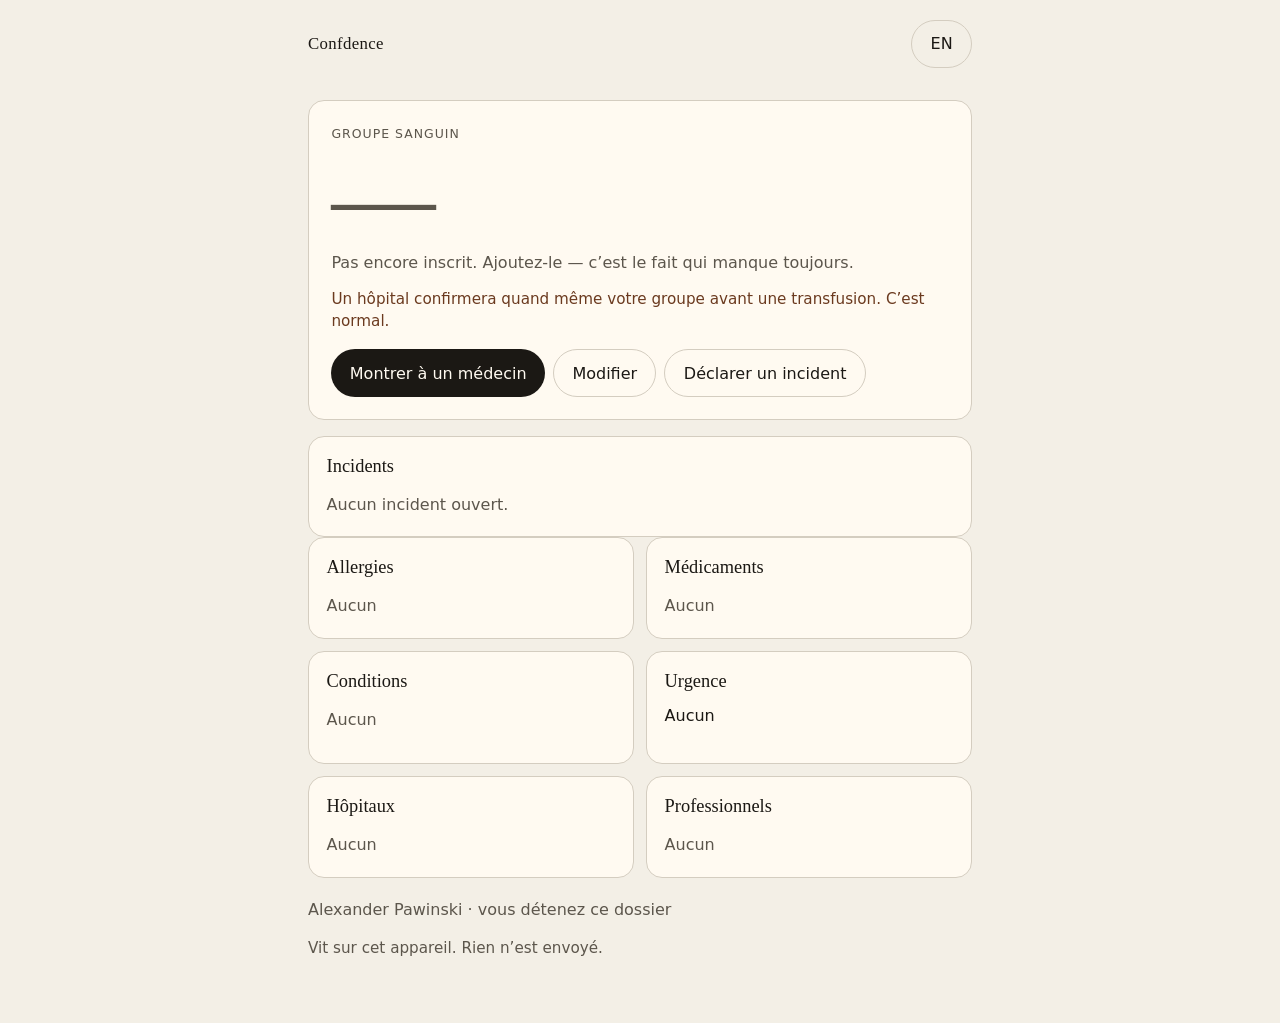
==== confdence.html @ 6d270e3b "Initial Confdence: patient-owned record and GitHub Pages shell. Publish static/ only. Health facts s" ====
<!DOCTYPE html>
<html lang="fr">
<head>
  <meta charset="utf-8">
  <meta name="viewport" content="width=device-width, initial-scale=1">
  <meta name="apple-mobile-web-app-capable" content="yes">
  <meta name="apple-mobile-web-app-title" content="Confdence">
  <meta name="theme-color" content="#f3efe6">
  <meta name="apple-mobile-web-app-status-bar-style" content="default">
  <title>Confdence</title>
  <style>
:root {
  --bg: #f3efe6;
  --ink: #1b1814;
  --muted: #5c564c;
  --line: #d4cdc0;
  --card: #fffaf1;
  --blood: #8f1d1d;
  --blood-soft: #f3e4dc;
  --ok: #2c4a3a;
  --btn: #1b1814;
  --btn-text: #fffaf1;
  --warn: #6b3a1f;
  --radius: 1rem;
  --font: "Iowan Old Style", "Palatino Linotype", Palatino, Georgia, serif;
  --ui: "Avenir Next", "Segoe UI", system-ui, sans-serif;
}

* { box-sizing: border-box; }

html, body {
  margin: 0;
  background: var(--bg);
  color: var(--ink);
  font-family: var(--ui);
  font-size: 16px;
  line-height: 1.45;
}

.shell {
  max-width: 44rem;
  margin: 0 auto;
  padding: 1.25rem 1.25rem 4rem;
}

.top {
  display: flex;
  align-items: center;
  justify-content: space-between;
  margin-bottom: 2rem;
}

.mark {
  margin: 0;
  font-family: var(--font);
  font-size: 1.05rem;
  letter-spacing: 0.02em;
}

.top-actions { display: flex; gap: 0.5rem; }

.kicker {
  text-transform: uppercase;
  letter-spacing: 0.14em;
  font-size: 0.8rem;
  color: var(--muted);
  margin: 0 0 0.6rem;
}

h1 {
  font-family: var(--font);
  font-weight: 500;
  font-size: clamp(1.8rem, 5vw, 2.5rem);
  line-height: 1.15;
  margin: 0 0 1rem;
}

h2 {
  font-family: var(--font);
  font-weight: 500;
  font-size: 1.15rem;
  margin: 0 0 0.6rem;
}

.lede, .body {
  color: var(--ink);
  margin: 0 0 1.25rem;
  max-width: 38rem;
}

.fine {
  color: var(--muted);
  font-size: 0.95rem;
  margin: 1rem 0 0;
}

.primary, .ghost, .lang, .text-btn {
  font: inherit;
  cursor: pointer;
  border-radius: 999px;
  padding: 0.7rem 1.15rem;
}

.primary {
  background: var(--btn);
  color: var(--btn-text);
  border: 0;
}

.ghost, .lang {
  background: transparent;
  border: 1px solid var(--line);
  color: var(--ink);
}

.text-btn {
  background: none;
  border: 0;
  padding: 0.4rem 0.2rem;
  color: var(--muted);
}

.hero-card, .panel, .dialog {
  background: var(--card);
  border: 1px solid var(--line);
  border-radius: var(--radius);
}

.hero-card {
  padding: 1.5rem 1.4rem 1.35rem;
  margin-bottom: 1rem;
}

.eyebrow {
  margin: 0;
  color: var(--muted);
  letter-spacing: 0.08em;
  text-transform: uppercase;
  font-size: 0.78rem;
}

.blood {
  font-family: var(--font);
  font-size: clamp(4.2rem, 18vw, 6.5rem);
  line-height: 0.95;
  margin: 0.35rem 0 0.25rem;
  color: var(--blood);
  letter-spacing: -0.03em;
}

.blood-meta {
  margin: 0 0 0.85rem;
  color: var(--muted);
}

.warn {
  margin: 0 0 1.1rem;
  color: var(--warn);
  font-size: 0.95rem;
}

.hero-actions { display: flex; flex-wrap: wrap; gap: 0.5rem; }

.grid {
  display: grid;
  gap: 0.75rem;
}

@media (min-width: 640px) {
  .grid { grid-template-columns: 1fr 1fr; }
}

.panel { padding: 1rem 1.1rem; }

.list {
  list-style: none;
  margin: 0;
  padding: 0;
}

.list li { padding: 0.25rem 0; }

.muted, .empty { color: var(--muted); }

.holder {
  margin: 1.25rem 0 0.75rem;
  color: var(--muted);
}

.shares-panel { margin-top: 0.25rem; }

.hidden { display: none !important; }

.dialog {
  width: min(36rem, calc(100vw - 1.5rem));
  padding: 1.25rem;
  border: 1px solid var(--line);
}

.dialog::backdrop { background: rgb(27 24 20 / 0.35); }

.dialog label {
  display: block;
  margin: 0.7rem 0;
}

.dialog label span {
  display: block;
  color: var(--muted);
  margin-bottom: 0.25rem;
}

input, select, textarea {
  width: 100%;
  font: inherit;
  padding: 0.5rem 0.6rem;
  border: 1px solid var(--line);
  border-radius: 0.5rem;
  background: #fff;
  color: var(--ink);
}

.row {
  display: grid;
  gap: 0.6rem;
}

@media (min-width: 520px) {
  .row { grid-template-columns: repeat(3, 1fr); }
  .row.row-2, .row:last-of-type { grid-template-columns: 1fr 1fr; }
}

.dialog-actions {
  display: flex;
  justify-content: flex-end;
  gap: 0.5rem;
  margin-top: 1rem;
}

.qr {
  display: flex;
  justify-content: center;
  background: var(--blood-soft);
  border-radius: 0.75rem;
  padding: 1rem;
  margin: 1rem 0;
}

.qr svg { width: 12rem; height: 12rem; }

.url {
  font-family: ui-monospace, Menlo, monospace;
  font-size: 0.85rem;
  word-break: break-all;
  color: var(--muted);
}

.toast {
  position: fixed;
  bottom: 1rem;
  left: 50%;
  transform: translateX(-50%);
  background: var(--ink);
  color: var(--card);
  padding: 0.55rem 0.9rem;
  border-radius: 999px;
}

.share-name {
  font-family: var(--font);
  font-size: 1.6rem;
  margin: 0 0 1rem;
}

.share-item {
  display: flex;
  justify-content: space-between;
  gap: 0.75rem;
  align-items: center;
}

.sev-severe { color: var(--blood); }
.sev-moderate { color: var(--warn); }

.blood.is-empty { color: var(--muted); }

.inc-open {
  text-align: left;
  width: 100%;
  color: var(--ink);
}

.timeline {
  list-style: none;
  margin: 1rem 0 0;
  padding: 0;
  border-left: 1px solid var(--line);
}

.timeline-item {
  padding: 0 0 1rem 1rem;
  position: relative;
}

.timeline-item::before {
  content: "";
  position: absolute;
  left: -4px;
  top: 0.45rem;
  width: 7px;
  height: 7px;
  border-radius: 50%;
  background: var(--ink);
}

.timeline-item.kind-step::before { background: var(--blood); }
.timeline-item.kind-notified::before { background: var(--ok); }

.timeline-head {
  margin: 0 0 0.2rem;
  color: var(--muted);
  font-size: 0.95rem;
}

.inc-compose { margin-top: 1rem; }

.hold {
  min-height: 100vh;
  padding: 1.25rem 1.25rem 6rem;
}

.hold-sheet {
  max-width: 40rem;
  margin: 0 auto;
  background: var(--card);
  border: 1px solid var(--line);
  border-radius: var(--radius);
  padding: 1.4rem 1.3rem;
}

.hold-grid {
  display: grid;
  gap: 0.85rem;
  margin: 1rem 0;
}

@media (min-width: 640px) {
  .hold-grid { grid-template-columns: 1fr 1fr; }
}

.hold-actions {
  position: sticky;
  bottom: 0.75rem;
  display: flex;
  flex-wrap: wrap;
  gap: 0.5rem;
  justify-content: center;
  margin-top: 1.25rem;
}

@media print {
  @page { size: letter; margin: 12mm; }
  html, body { background: #fff; }
  .top, .hero-actions, .dialog, .toast, .no-print, #workspace, #incident-view { display: none !important; }
  .hold { display: block !important; padding: 0; min-height: 0; }
  .hold.hidden { display: block !important; }
  .hold-sheet {
    border: 0;
    padding: 0;
    max-width: none;
  }
}

</style>
</head>
<body>
  <div class="shell" id="workspace">
    <header class="top">
      <p class="mark" data-i18n="mark">Confdence</p>
      <div class="top-actions">
        <button type="button" class="lang" id="lang-toggle" aria-label="Language">EN</button>
      </div>
    </header>

    <main id="app">
      <section class="hero-card" aria-labelledby="blood-label">
        <p class="eyebrow" id="blood-label" data-i18n="bloodType">Groupe sanguin</p>
        <p class="blood is-empty" id="blood-type">—</p>
        <p class="blood-meta" id="blood-meta"></p>
        <p class="warn" data-i18n="transfusionNote">Un hôpital confirmera quand même votre groupe avant une transfusion. C’est normal.</p>
        <div class="hero-actions">
          <button type="button" class="primary" id="hold-btn" data-i18n="showDoctor">Montrer à un médecin</button>
          <button type="button" class="ghost" id="edit-blood" data-i18n="edit">Modifier</button>
          <button type="button" class="ghost" id="declare-btn" data-i18n="declareIncident">Déclarer un incident</button>
        </div>
      </section>

      <section class="panel" id="incident-list-panel" aria-labelledby="inc-list-label">
        <h2 id="inc-list-label" data-i18n="incidents">Incidents</h2>
        <ul id="incident-list" class="list"></ul>
      </section>

      <section class="grid">
        <article class="panel" aria-labelledby="all-label">
          <h2 id="all-label" data-i18n="allergies">Allergies</h2>
          <ul id="allergies" class="list"></ul>
        </article>
        <article class="panel" aria-labelledby="med-label">
          <h2 id="med-label" data-i18n="medications">Médicaments</h2>
          <ul id="medications" class="list"></ul>
        </article>
        <article class="panel" aria-labelledby="cond-label">
          <h2 id="cond-label" data-i18n="conditions">Conditions</h2>
          <ul id="conditions" class="list"></ul>
        </article>
        <article class="panel" aria-labelledby="em-label">
          <h2 id="em-label" data-i18n="emergency">Urgence</h2>
          <p id="emergency" class="body"></p>
        </article>
        <article class="panel" aria-labelledby="hosp-label">
          <h2 id="hosp-label" data-i18n="hospitals">Hôpitaux</h2>
          <ul id="hospitals" class="list"></ul>
        </article>
        <article class="panel" aria-labelledby="pro-label">
          <h2 id="pro-label" data-i18n="professionals">Professionnels</h2>
          <ul id="professionals" class="list"></ul>
        </article>
      </section>

      <p class="holder"><span id="holder-name"></span> · <span data-i18n="youHold">vous détenez ce dossier</span></p>
      <p class="fine" data-i18n="deviceNote">Vit sur cet appareil. Rien n’est envoyé.</p>
    </main>
  </div>

  <section id="hold-card" class="hold hidden" aria-modal="true" role="dialog">
    <div class="hold-sheet" id="hold-sheet">
      <p class="kicker" data-i18n="mark">Confdence</p>
      <p class="share-name" id="hold-name"></p>
      <p class="eyebrow" data-i18n="bloodType">Groupe sanguin</p>
      <p class="blood" id="hold-blood">—</p>
      <p class="blood-meta" id="hold-meta"></p>
      <p class="warn" data-i18n="transfusionNote">Un hôpital confirmera quand même votre groupe avant une transfusion. C’est normal.</p>
      <div class="hold-grid">
        <div>
          <h2 data-i18n="allergies">Allergies</h2>
          <ul id="hold-allergies" class="list"></ul>
        </div>
        <div>
          <h2 data-i18n="medications">Médicaments</h2>
          <ul id="hold-medications" class="list"></ul>
        </div>
        <div>
          <h2 data-i18n="conditions">Conditions</h2>
          <ul id="hold-conditions" class="list"></ul>
        </div>
        <div>
          <h2 data-i18n="emergency">Urgence</h2>
          <p id="hold-emergency" class="body"></p>
        </div>
        <div>
          <h2 data-i18n="hospitals">Hôpitaux</h2>
          <ul id="hold-hospitals" class="list"></ul>
        </div>
        <div>
          <h2 data-i18n="professionals">Professionnels</h2>
          <ul id="hold-professionals" class="list"></ul>
        </div>
      </div>
      <p class="fine" data-i18n="cardFooter">Le patient détient l’original. Carte hors ligne.</p>
    </div>
    <div class="hold-actions no-print">
      <button type="button" class="primary" id="print-btn" data-i18n="printPdf">Imprimer / PDF</button>
      <button type="button" class="ghost" id="save-card" data-i18n="saveCard">Enregistrer la carte</button>
      <button type="button" class="text-btn" id="hold-done" data-i18n="done">Fermer</button>
    </div>
  </section>

  <section id="incident-view" class="hold hidden" aria-modal="true" role="dialog">
    <div class="hold-sheet">
      <p class="kicker"><span data-i18n="incident">Incident</span> · <span id="inc-sev"></span></p>
      <p class="share-name" id="inc-title"></p>
      <p class="blood-meta" id="inc-commander"></p>
      <p class="fine" id="inc-status-line"></p>
      <ol id="inc-log" class="timeline"></ol>
      <form id="inc-log-form" class="inc-compose no-print">
        <label><span data-i18n="logEntry">Note ou étape</span>
          <textarea name="text" rows="3" maxlength="500" required></textarea>
        </label>
        <div class="hero-actions">
          <button type="submit" class="primary" name="as" value="note" data-i18n="addNote">Ajouter une note</button>
          <button type="submit" class="ghost" name="as" value="step" data-i18n="addStep">Ajouter une étape</button>
        </div>
      </form>
    </div>
    <div class="hold-actions no-print">
      <button type="button" class="primary" id="inc-notify" data-i18n="notifyCommander">Prévenir le commandant</button>
      <button type="button" class="ghost" id="inc-monitor" data-i18n="statusMonitoring">Surveillance</button>
      <button type="button" class="ghost" id="inc-resolve" data-i18n="statusResolved">Résoudre</button>
      <button type="button" class="text-btn" id="inc-reopen" data-i18n="statusActive">Rouvrir</button>
      <button type="button" class="text-btn" id="inc-back" data-i18n="done">Fermer</button>
    </div>
  </section>

  <dialog id="declare-dialog" class="dialog">
    <form id="declare-form" method="dialog">
      <h2 data-i18n="declareTitle">Déclarer un incident</h2>
      <p class="fine" data-i18n="declareHelp">Un commandant, un journal, des notes au fil de l’eau. Le message ne part pas tout seul.</p>
      <label><span data-i18n="incidentTitle">Ce qui se passe</span>
        <input name="title" maxlength="120" required>
      </label>
      <label><span data-i18n="severity">Sévérité</span>
        <select name="severity">
          <option value="sev1" data-i18n="sev1">SEV1 · critique</option>
          <option value="sev2" data-i18n="sev2">SEV2 · élevé</option>
          <option value="sev3" selected data-i18n="sev3">SEV3 · moyen</option>
          <option value="sev4" data-i18n="sev4">SEV4 · bas</option>
        </select>
      </label>
      <div class="row row-2">
        <label><span data-i18n="commander">Commandant</span>
          <input name="commander_name" maxlength="80">
        </label>
        <label><span data-i18n="commanderPhone">Téléphone</span>
          <input name="commander_phone" maxlength="32">
        </label>
      </div>
      <div class="dialog-actions">
        <button type="button" class="ghost" id="declare-cancel" data-i18n="cancel">Annuler</button>
        <button type="submit" class="primary" data-i18n="declare">Déclarer</button>
      </div>
    </form>
  </dialog>

  <dialog id="edit-dialog" class="dialog">
    <form id="edit-form" method="dialog">
      <h2 data-i18n="editTitle">Modifier le dossier</h2>
      <label><span data-i18n="name">Nom</span>
        <input name="display_name" maxlength="80" required>
      </label>
      <div class="row">
        <label><span data-i18n="abo">ABO</span>
          <select name="blood_abo">
            <option value="">—</option>
            <option>O</option><option>A</option><option>B</option><option>AB</option>
          </select>
        </label>
        <label><span data-i18n="rh">Rh</span>
          <select name="blood_rh">
            <option value="">—</option>
            <option value="+">+</option>
            <option value="-">−</option>
          </select>
        </label>
        <label><span data-i18n="source">Source</span>
          <select name="blood_source">
            <option value="">—</option>
            <option value="lab" data-i18n="srcLab">Laboratoire</option>
            <option value="booklet" data-i18n="srcBooklet">Carnet Santé</option>
            <option value="self" data-i18n="srcSelf">Déclaré</option>
          </select>
        </label>
      </div>
      <label><span data-i18n="confirmedOn">Confirmé le</span>
        <input name="blood_confirmed_on" type="date">
      </label>
      <label><span data-i18n="allergiesEdit">Allergies (une par ligne : nom | sévérité | détail)</span>
        <textarea name="allergies" rows="3"></textarea>
      </label>
      <label><span data-i18n="medsEdit">Médicaments (nom | dose | horaire)</span>
        <textarea name="medications" rows="3"></textarea>
      </label>
      <label><span data-i18n="condsEdit">Conditions (nom | depuis)</span>
        <textarea name="conditions" rows="3"></textarea>
      </label>
      <label><span data-i18n="hospitalsEdit">Hôpitaux (nom | ville | note)</span>
        <textarea name="hospitals" rows="3"></textarea>
      </label>
      <label><span data-i18n="professionalsEdit">Professionnels (nom | rôle | téléphone)</span>
        <textarea name="professionals" rows="3"></textarea>
      </label>
      <div class="row">
        <label><span data-i18n="emergencyName">Contact</span>
          <input name="emergency_name" maxlength="80">
        </label>
        <label><span data-i18n="emergencyPhone">Téléphone</span>
          <input name="emergency_phone" maxlength="32">
        </label>
      </div>
      <div class="dialog-actions">
        <button type="button" class="ghost" id="edit-cancel" data-i18n="cancel">Annuler</button>
        <button type="submit" class="primary" data-i18n="save">Enregistrer</button>
      </div>
    </form>
  </dialog>

  <p id="toast" class="toast hidden" role="status"></p>
<script>
window.HEALTH_COPY = {
  fr: {
    mark: "Confdence",
    bloodType: "Groupe sanguin",
    transfusionNote:
      "Un hôpital confirmera quand même votre groupe avant une transfusion. C’est normal.",
    showDoctor: "Montrer à un médecin",
    edit: "Modifier",
    allergies: "Allergies",
    medications: "Médicaments",
    conditions: "Conditions",
    emergency: "Urgence",
    hospitals: "Hôpitaux",
    professionals: "Professionnels",
    hospitalsEdit: "Hôpitaux (nom | ville | note)",
    professionalsEdit: "Professionnels (nom | rôle | téléphone)",
    youHold: "vous détenez ce dossier",
    deviceNote: "Vit sur cet appareil. Rien n’est envoyé.",
    none: "Aucun",
    editTitle: "Modifier le dossier",
    name: "Nom",
    abo: "ABO",
    rh: "Rh",
    source: "Source",
    srcLab: "Laboratoire",
    srcBooklet: "Carnet Santé",
    srcSelf: "Déclaré",
    confirmedOn: "Confirmé le",
    allergiesEdit: "Allergies (une par ligne : nom | sévérité | détail)",
    medsEdit: "Médicaments (nom | dose | horaire)",
    condsEdit: "Conditions (nom | depuis)",
    emergencyName: "Contact",
    emergencyPhone: "Téléphone",
    cancel: "Annuler",
    save: "Enregistrer",
    done: "Fermer",
    saved: "Enregistré",
    addBloodHint: "Pas encore inscrit. Ajoutez-le — c’est le fait qui manque toujours.",
    incompleteBlood: "ABO et Rh vont ensemble.",
    needSource: "Dites d’où vient le groupe (labo, carnet, ou vous).",
    printPdf: "Imprimer / PDF",
    saveCard: "Enregistrer la carte",
    cardSaved: "Carte enregistrée",
    shared: "Carte prête à envoyer",
    cardFooter: "Le patient détient l’original. Carte hors ligne.",
    sourceLab: "laboratoire",
    sourceBooklet: "Carnet Santé",
    sourceSelf: "déclaré par vous",
    sev: { mild: "légère", moderate: "modérée", severe: "sévère" },
    incidents: "Incidents",
    incident: "Incident",
    declareIncident: "Déclarer un incident",
    declareTitle: "Déclarer un incident",
    declareHelp: "Un commandant, un journal, des notes au fil de l’eau. Le message ne part pas tout seul.",
    declare: "Déclarer",
    incidentTitle: "Ce qui se passe",
    severity: "Sévérité",
    sev1: "SEV1 · critique",
    sev2: "SEV2 · élevé",
    sev3: "SEV3 · moyen",
    sev4: "SEV4 · bas",
    commander: "Commandant",
    commanderPhone: "Téléphone",
    notifyCommander: "Prévenir le commandant",
    addNote: "Ajouter une note",
    addStep: "Ajouter une étape",
    logEntry: "Note ou étape",
    statusMonitoring: "Surveillance",
    statusResolved: "Résoudre",
    statusActive: "Rouvrir",
    noIncidents: "Aucun incident ouvert.",
    commanderNone: "Pas de commandant",
    commanderLine: "Commandant · {name}",
    notifiedAt: "prévenu",
    statusLine: "{status} · déclaré {when}",
    statusActiveLabel: "actif",
    statusMonitoringLabel: "surveillance",
    statusResolvedLabel: "résolu",
    kindDeclared: "déclaré",
    kindNote: "note",
    kindStep: "étape",
    kindStatus: "statut",
    kindNotified: "avis envoyé",
    kindCommander: "commandant",
    needTitle: "Dites ce qui se passe.",
    needLog: "Écrivez la note ou l’étape.",
    needCommanderPhone: "Ajoutez un téléphone au commandant pour prévenir.",
    notifyOpened: "Messages ouvert — envoyez pour prévenir.",
    notifyCopied: "Texte copié. Collez-le dans un message.",
    notifyBody: "Confdence {sev} — {title}. {name}. Commandant : {commander}.",
  },
  en: {
    mark: "Confdence",
    bloodType: "Blood type",
    transfusionNote:
      "A hospital will still confirm your type before a transfusion. That’s correct.",
    showDoctor: "Show a doctor",
    edit: "Edit",
    allergies: "Allergies",
    medications: "Medications",
    conditions: "Conditions",
    emergency: "Emergency",
    hospitals: "Hospitals",
    professionals: "Clinicians",
    hospitalsEdit: "Hospitals (name | city | note)",
    professionalsEdit: "Clinicians (name | role | phone)",
    youHold: "you hold this record",
    deviceNote: "Lives on this device. Nothing is sent.",
    none: "None",
    editTitle: "Edit record",
    name: "Name",
    abo: "ABO",
    rh: "Rh",
    source: "Source",
    srcLab: "Lab",
    srcBooklet: "Health Booklet",
    srcSelf: "Self-reported",
    confirmedOn: "Confirmed on",
    allergiesEdit: "Allergies (one per line: name | severity | detail)",
    medsEdit: "Medications (name | dose | schedule)",
    condsEdit: "Conditions (name | since)",
    emergencyName: "Contact",
    emergencyPhone: "Phone",
    cancel: "Cancel",
    save: "Save",
    done: "Done",
    saved: "Saved",
    addBloodHint: "Not on the card yet. Add it — that’s the fact that keeps going missing.",
    incompleteBlood: "ABO and Rh go together.",
    needSource: "Say where the type came from (lab, booklet, or you).",
    printPdf: "Print / PDF",
    saveCard: "Save card",
    cardSaved: "Card saved",
    shared: "Card ready to send",
    cardFooter: "The patient holds the original. Offline card.",
    sourceLab: "lab",
    sourceBooklet: "Health Booklet",
    sourceSelf: "self-reported",
    sev: { mild: "mild", moderate: "moderate", severe: "severe" },
    incidents: "Incidents",
    incident: "Incident",
    declareIncident: "Declare an incident",
    declareTitle: "Declare an incident",
    declareHelp: "A commander, a log, notes as you go. The message does not send itself.",
    declare: "Declare",
    incidentTitle: "What is happening",
    severity: "Severity",
    sev1: "SEV1 · critical",
    sev2: "SEV2 · high",
    sev3: "SEV3 · medium",
    sev4: "SEV4 · low",
    commander: "Commander",
    commanderPhone: "Phone",
    notifyCommander: "Notify commander",
    addNote: "Add a note",
    addStep: "Add a step",
    logEntry: "Note or step",
    statusMonitoring: "Monitoring",
    statusResolved: "Resolve",
    statusActive: "Reopen",
    noIncidents: "No open incidents.",
    commanderNone: "No commander",
    commanderLine: "Commander · {name}",
    notifiedAt: "notified",
    statusLine: "{status} · declared {when}",
    statusActiveLabel: "active",
    statusMonitoringLabel: "monitoring",
    statusResolvedLabel: "resolved",
    kindDeclared: "declared",
    kindNote: "note",
    kindStep: "step",
    kindStatus: "status",
    kindNotified: "notified",
    kindCommander: "commander",
    needTitle: "Say what is happening.",
    needLog: "Write the note or step.",
    needCommanderPhone: "Add a phone number for the commander to notify.",
    notifyOpened: "Messages opened — send it to notify.",
    notifyCopied: "Text copied. Paste it into a message.",
    notifyBody: "Confdence {sev} — {title}. {name}. Commander: {commander}.",
  },
};

window.ConfdenceStore = (() => {
  const KEY = "confdence.record.v1";
  const DEFAULT = {
    display_name: "Alexander Pawinski",
    preferred_lang: "fr",
    blood_abo: null,
    blood_rh: null,
    blood_source: null,
    blood_confirmed_on: null,
    allergies: [],
    medications: [],
    conditions: [],
    hospitals: [],
    professionals: [],
    emergency_name: null,
    emergency_phone: null,
    updated_at: null,
  };

  function normalize(raw) {
    const r = Object.assign({}, DEFAULT, raw || {});
    r.allergies = Array.isArray(r.allergies) ? r.allergies : [];
    r.medications = Array.isArray(r.medications) ? r.medications : [];
    r.conditions = Array.isArray(r.conditions) ? r.conditions : [];
    r.hospitals = Array.isArray(r.hospitals) ? r.hospitals : [];
    r.professionals = Array.isArray(r.professionals) ? r.professionals : [];
    r.blood_type = r.blood_abo && r.blood_rh ? r.blood_abo + r.blood_rh : null;
    return r;
  }

  function load() {
    try {
      const raw = localStorage.getItem(KEY);
      return normalize(raw ? JSON.parse(raw) : null);
    } catch (err) {
      return normalize(null);
    }
  }

  function save(record) {
    const next = normalize(record);
    next.updated_at = new Date().toISOString();
    localStorage.setItem(KEY, JSON.stringify(next));
    return next;
  }

  return { KEY, DEFAULT, normalize, load, save };
})();

window.ConfdenceIncidents = (() => {
  const KEY = "confdence.incidents.v1";
  const SEVERITIES = ["sev1", "sev2", "sev3", "sev4"];
  const STATUSES = ["active", "monitoring", "resolved"];
  const EVENT_KINDS = ["declared", "note", "step", "status", "notified", "commander"];

  function nowIso() {
    return new Date().toISOString();
  }

  function nid(prefix) {
    return (
      prefix +
      Date.now().toString(36) +
      Math.random().toString(36).slice(2, 8)
    );
  }

  function event(kind, text, extra) {
    if (EVENT_KINDS.indexOf(kind) === -1) throw new Error("invalid event");
    const row = {
      id: nid("evt_"),
      at: nowIso(),
      kind: kind,
      text: String(text || "").trim().slice(0, 500),
    };
    if (extra && extra.status) row.status = extra.status;
    return row;
  }

  function normalizeOne(raw) {
    const inc = raw && typeof raw === "object" ? raw : {};
    const severity = SEVERITIES.indexOf(inc.severity) === -1 ? "sev3" : inc.severity;
    const status = STATUSES.indexOf(inc.status) === -1 ? "active" : inc.status;
    const events = Array.isArray(inc.events) ? inc.events : [];
    return {
      id: inc.id || nid("inc_"),
      title: String(inc.title || "").trim().slice(0, 120),
      severity: severity,
      status: status,
      commander_name: inc.commander_name ? String(inc.commander_name).slice(0, 80) : "",
      commander_phone: inc.commander_phone ? String(inc.commander_phone).slice(0, 32) : "",
      commander_notified_at: inc.commander_notified_at || null,
      created_at: inc.created_at || nowIso(),
      resolved_at: inc.resolved_at || null,
      events: events.filter((row) => row && row.id && row.kind),
    };
  }

  function loadAll() {
    try {
      const raw = localStorage.getItem(KEY);
      const list = raw ? JSON.parse(raw) : [];
      return Array.isArray(list) ? list.map(normalizeOne) : [];
    } catch (err) {
      return [];
    }
  }

  function saveAll(list) {
    localStorage.setItem(KEY, JSON.stringify(list.map(normalizeOne)));
    return loadAll();
  }

  function declareIncident(input) {
    const title = String((input && input.title) || "").trim();
    if (!title) throw new Error("title required");
    const inc = normalizeOne({
      title: title,
      severity: (input && input.severity) || "sev3",
      status: "active",
      commander_name: (input && input.commander_name) || "",
      commander_phone: (input && input.commander_phone) || "",
      events: [],
    });
    inc.events.push(
      event(
        "declared",
        title +
          (inc.commander_name ? " · commandant " + inc.commander_name : "")
      )
    );
    const list = loadAll();
    list.unshift(inc);
    saveAll(list);
    return inc;
  }

  function get(id) {
    return loadAll().filter((inc) => inc.id === id)[0] || null;
  }

  function update(id, fn) {
    const list = loadAll();
    const idx = list.findIndex((inc) => inc.id === id);
    if (idx === -1) throw new Error("not found");
    const next = fn(list[idx]);
    list[idx] = normalizeOne(next);
    saveAll(list);
    return list[idx];
  }

  function addNote(id, text) {
    const trimmed = String(text || "").trim();
    if (!trimmed) throw new Error("empty");
    return update(id, (inc) => {
      inc.events.push(event("note", trimmed));
      return inc;
    });
  }

  function addStep(id, text) {
    const trimmed = String(text || "").trim();
    if (!trimmed) throw new Error("empty");
    return update(id, (inc) => {
      inc.events.push(event("step", trimmed));
      return inc;
    });
  }

  function setStatus(id, status) {
    if (STATUSES.indexOf(status) === -1) throw new Error("invalid status");
    return update(id, (inc) => {
      inc.status = status;
      inc.resolved_at = status === "resolved" ? nowIso() : null;
      inc.events.push(event("status", status, { status: status }));
      return inc;
    });
  }

  function setCommander(id, name, phone) {
    return update(id, (inc) => {
      inc.commander_name = name || "";
      inc.commander_phone = phone || "";
      inc.events.push(
        event("commander", (name || "") + (phone ? " · " + phone : ""))
      );
      return inc;
    });
  }

  function digits(phone) {
    const s = String(phone || "").trim();
    const plus = s.charAt(0) === "+";
    const nums = s.replace(/\D/g, "");
    if (!nums) return "";
    return plus ? "+" + nums : nums;
  }

  function notifyBody(incident, patientName, copy) {
    const pack = copy || {};
    const template = pack.notifyBody || "{sev} {title} {name} {commander}";
    return template
      .replace("{sev}", String(incident.severity || "").toUpperCase())
      .replace("{title}", incident.title || "")
      .replace("{name}", patientName || "")
      .replace("{commander}", incident.commander_name || "");
  }

  function smsHref(phone, body) {
    const d = digits(phone);
    if (!d) return null;
    return "sms:" + encodeURIComponent(d) + "?&body=" + encodeURIComponent(body);
  }

  function markNotified(id) {
    return update(id, (inc) => {
      inc.commander_notified_at = nowIso();
      inc.events.push(event("notified", inc.commander_name || inc.commander_phone || ""));
      return inc;
    });
  }

  function openIncidents() {
    return loadAll().filter((inc) => inc.status !== "resolved");
  }

  return {
    KEY,
    SEVERITIES,
    STATUSES,
    loadAll,
    get,
    declareIncident,
    addNote,
    addStep,
    setStatus,
    setCommander,
    digits,
    notifyBody,
    smsHref,
    markNotified,
    openIncidents,
  };
})();

window.ConfdenceCard = (() => {
  function escapeHtml(value) {
    return String(value == null ? "" : value)
      .replace(/&/g, "&amp;")
      .replace(/</g, "&lt;")
      .replace(/>/g, "&gt;")
      .replace(/"/g, "&quot;");
  }

  function sourceLabel(source, copy) {
    if (source === "lab") return copy.sourceLab;
    if (source === "booklet") return copy.sourceBooklet;
    if (source === "self") return copy.sourceSelf;
    return "";
  }

  function listHtml(items, line, empty) {
    if (!items || !items.length) {
      return "<li class=\"empty\">" + escapeHtml(empty) + "</li>";
    }
    return items.map((item) => "<li>" + line(item) + "</li>").join("");
  }

  function build(record, copy) {
    const r = record || {};
    const sev = copy.sev || {};
    const meta = [sourceLabel(r.blood_source, copy), r.blood_confirmed_on]
      .filter(Boolean)
      .join(" · ");
    const allergies = listHtml(
      r.allergies,
      (item) =>
        "<strong>" +
        escapeHtml(item.name) +
        "</strong> · " +
        escapeHtml(sev[item.severity] || item.severity) +
        (item.detail ? " — " + escapeHtml(item.detail) : ""),
      copy.none
    );
    const meds = listHtml(
      r.medications,
      (item) =>
        "<strong>" +
        escapeHtml(item.name) +
        "</strong>" +
        (item.dose ? " · " + escapeHtml(item.dose) : "") +
        (item.schedule ? " · " + escapeHtml(item.schedule) : ""),
      copy.none
    );
    const conds = listHtml(
      r.conditions,
      (item) =>
        "<strong>" +
        escapeHtml(item.name) +
        "</strong>" +
        (item.since ? " · " + escapeHtml(item.since) : ""),
      copy.none
    );
    const emergency =
      [r.emergency_name, r.emergency_phone].filter(Boolean).join(" · ") || copy.none;
    const hospitals = listHtml(
      r.hospitals,
      (item) =>
        "<strong>" +
        escapeHtml(item.name) +
        "</strong>" +
        (item.city ? " · " + escapeHtml(item.city) : "") +
        (item.note ? " · " + escapeHtml(item.note) : ""),
      copy.none
    );
    const professionals = listHtml(
      r.professionals,
      (item) =>
        "<strong>" +
        escapeHtml(item.name) +
        "</strong>" +
        (item.role ? " · " + escapeHtml(item.role) : "") +
        (item.phone ? " · " + escapeHtml(item.phone) : ""),
      copy.none
    );

    return `<!DOCTYPE html>
<html lang="${escapeHtml(r.preferred_lang || "fr")}">
<head>
<meta charset="utf-8">
<meta name="viewport" content="width=device-width, initial-scale=1">
<title>Confdence</title>
<style>
  :root { --bg:#f3efe6; --ink:#1b1814; --muted:#5c564c; --line:#d4cdc0; --card:#fffaf1; --blood:#8f1d1d; --warn:#6b3a1f; --font:"Iowan Old Style","Palatino Linotype",Palatino,Georgia,serif; --ui:"Avenir Next","Segoe UI",system-ui,sans-serif; }
  * { box-sizing: border-box; }
  html, body { margin:0; background:var(--bg); color:var(--ink); font-family:var(--ui); }
  .sheet { max-width:40rem; margin:0 auto; padding:1.25rem; }
  .kicker { letter-spacing:.14em; text-transform:uppercase; font-size:.8rem; color:var(--muted); }
  .name { font-family:var(--font); font-size:1.6rem; margin:.2rem 0 1rem; }
  .eyebrow { color:var(--muted); letter-spacing:.08em; text-transform:uppercase; font-size:.78rem; margin:0; }
  .blood { font-family:var(--font); font-size:clamp(4rem,18vw,6.5rem); line-height:.95; color:var(--blood); margin:.2rem 0; }
  .meta, .fine { color:var(--muted); }
  .warn { color:var(--warn); }
  .grid { display:grid; gap:.8rem; margin:1rem 0; }
  @media (min-width:640px) { .grid { grid-template-columns:1fr 1fr; } }
  h2 { font-family:var(--font); font-weight:500; font-size:1.1rem; margin:0 0 .4rem; }
  ul { list-style:none; margin:0; padding:0; }
  .empty { color:var(--muted); }
  @media print {
    @page { size: letter; margin: 12mm; }
    html, body { background: white; }
    .sheet { padding: 0; }
  }
</style>
</head>
<body>
  <article class="sheet">
    <p class="kicker">Confdence</p>
    <p class="name">${escapeHtml(r.display_name || "")}</p>
    <p class="eyebrow">${escapeHtml(copy.bloodType)}</p>
    <p class="blood">${escapeHtml(r.blood_type || "—")}</p>
    <p class="meta">${escapeHtml(meta)}</p>
    <p class="warn">${escapeHtml(copy.transfusionNote)}</p>
    <div class="grid">
      <section><h2>${escapeHtml(copy.allergies)}</h2><ul>${allergies}</ul></section>
      <section><h2>${escapeHtml(copy.medications)}</h2><ul>${meds}</ul></section>
      <section><h2>${escapeHtml(copy.conditions)}</h2><ul>${conds}</ul></section>
      <section><h2>${escapeHtml(copy.emergency)}</h2><p>${escapeHtml(emergency)}</p></section>
      <section><h2>${escapeHtml(copy.hospitals)}</h2><ul>${hospitals}</ul></section>
      <section><h2>${escapeHtml(copy.professionals)}</h2><ul>${professionals}</ul></section>
    </div>
    <p class="fine">${escapeHtml(copy.cardFooter)}</p>
  </article>
</body>
</html>`;
  }

  function filename(record) {
    const slug = String(record && record.display_name ? record.display_name : "card")
      .toLowerCase()
      .replace(/[^a-z0-9]+/g, "-")
      .replace(/^-|-$/g, "");
    return "confdence-" + (slug || "card") + ".html";
  }

  async function shareOrDownload(record, copy) {
    const html = build(record, copy);
    const name = filename(record);
    const file = new File([html], name, { type: "text/html" });
    if (navigator.canShare && navigator.canShare({ files: [file] })) {
      await navigator.share({ files: [file], title: "Confdence" });
      return "shared";
    }
    const url = URL.createObjectURL(new Blob([html], { type: "text/html" }));
    const a = document.createElement("a");
    a.href = url;
    a.download = name;
    a.click();
    URL.revokeObjectURL(url);
    return "downloaded";
  }

  return { escapeHtml, sourceLabel, build, filename, shareOrDownload };
})();

(() => {
  const COPY = window.HEALTH_COPY;
  const store = window.ConfdenceStore;
  const card = window.ConfdenceCard;
  const incidents = window.ConfdenceIncidents;
  const state = {
    lang: localStorage.getItem("health.lang") || "fr",
    record: store.load(),
    incidentId: null,
  };

  const $ = (id) => document.getElementById(id);

  function t(key) {
    const pack = COPY[state.lang] || COPY.fr;
    return pack[key] || COPY.fr[key] || key;
  }

  function copyPack() {
    return COPY[state.lang] || COPY.fr;
  }

  function applyLang() {
    document.documentElement.lang = state.lang;
    document.title = t("mark");
    document.querySelectorAll("[data-i18n]").forEach((el) => {
      const key = el.getAttribute("data-i18n");
      if (key) el.textContent = t(key);
    });
    $("lang-toggle").textContent = state.lang === "fr" ? "EN" : "FR";
    renderIncidentList();
    if (state.incidentId) renderIncident();
  }

  function toast(msg) {
    const el = $("toast");
    el.textContent = msg;
    el.classList.remove("hidden");
    clearTimeout(toast._t);
    toast._t = setTimeout(() => el.classList.add("hidden"), 2200);
  }

  function renderList(id, items, line) {
    const ul = $(id);
    ul.innerHTML = "";
    if (!items || !items.length) {
      const li = document.createElement("li");
      li.className = "empty";
      li.textContent = t("none");
      ul.appendChild(li);
      return;
    }
    items.forEach((item) => {
      const li = document.createElement("li");
      li.appendChild(line(item));
      ul.appendChild(li);
    });
  }

  function allergyLine(item) {
    const wrap = document.createElement("span");
    const strong = document.createElement("strong");
    strong.textContent = item.name;
    wrap.appendChild(strong);
    const sev = document.createElement("span");
    sev.className = "sev-" + item.severity;
    const labels = t("sev") || {};
    sev.textContent = " · " + (labels[item.severity] || item.severity);
    wrap.appendChild(sev);
    if (item.detail) wrap.appendChild(document.createTextNode(" — " + item.detail));
    return wrap;
  }

  function medLine(item) {
    const wrap = document.createElement("span");
    const strong = document.createElement("strong");
    strong.textContent = item.name;
    wrap.appendChild(strong);
    const extra = [item.dose, item.schedule].filter(Boolean).join(" · ");
    if (extra) wrap.appendChild(document.createTextNode(" · " + extra));
    return wrap;
  }

  function condLine(item) {
    const wrap = document.createElement("span");
    const strong = document.createElement("strong");
    strong.textContent = item.name;
    wrap.appendChild(strong);
    if (item.since) wrap.appendChild(document.createTextNode(" · " + item.since));
    return wrap;
  }

  function hospitalLine(item) {
    const wrap = document.createElement("span");
    const strong = document.createElement("strong");
    strong.textContent = item.name;
    wrap.appendChild(strong);
    const extra = [item.city, item.note].filter(Boolean).join(" · ");
    if (extra) wrap.appendChild(document.createTextNode(" · " + extra));
    return wrap;
  }

  function proLine(item) {
    const wrap = document.createElement("span");
    const strong = document.createElement("strong");
    strong.textContent = item.name;
    wrap.appendChild(strong);
    const extra = [item.role, item.phone].filter(Boolean).join(" · ");
    if (extra) wrap.appendChild(document.createTextNode(" · " + extra));
    return wrap;
  }

  function metaText(r) {
    const bits = [];
    if (r.blood_source) bits.push(card.sourceLabel(r.blood_source, copyPack()));
    if (r.blood_confirmed_on) bits.push(r.blood_confirmed_on);
    return bits.join(" · ");
  }

  function renderRecord() {
    const r = state.record;
    $("blood-type").textContent = r.blood_type || "—";
    $("blood-type").classList.toggle("is-empty", !r.blood_type);
    $("blood-meta").textContent = r.blood_type
      ? metaText(r)
      : t("addBloodHint");
    $("holder-name").textContent = r.display_name;
    renderList("allergies", r.allergies, allergyLine);
    renderList("medications", r.medications, medLine);
    renderList("conditions", r.conditions, condLine);
    renderList("hospitals", r.hospitals, hospitalLine);
    renderList("professionals", r.professionals, proLine);
    $("emergency").textContent =
      [r.emergency_name, r.emergency_phone].filter(Boolean).join(" · ") || t("none");
    renderIncidentList();
  }

  function when(iso) {
    if (!iso) return "";
    const d = new Date(iso);
    if (Number.isNaN(d.getTime())) return iso;
    return d.toLocaleString(state.lang === "fr" ? "fr-CA" : "en-CA", {
      month: "short",
      day: "numeric",
      hour: "2-digit",
      minute: "2-digit",
    });
  }

  function statusLabel(status) {
    if (status === "monitoring") return t("statusMonitoringLabel");
    if (status === "resolved") return t("statusResolvedLabel");
    return t("statusActiveLabel");
  }

  function kindLabel(kind) {
    const map = {
      declared: t("kindDeclared"),
      note: t("kindNote"),
      step: t("kindStep"),
      status: t("kindStatus"),
      notified: t("kindNotified"),
      commander: t("kindCommander"),
    };
    return map[kind] || kind;
  }

  function renderIncidentList() {
    const ul = $("incident-list");
    if (!ul) return;
    ul.innerHTML = "";
    const list = incidents.loadAll();
    if (!list.length) {
      const li = document.createElement("li");
      li.className = "empty";
      li.textContent = t("noIncidents");
      ul.appendChild(li);
      return;
    }
    list.forEach((inc) => {
      const li = document.createElement("li");
      li.className = "share-item";
      const btn = document.createElement("button");
      btn.type = "button";
      btn.className = "text-btn inc-open";
      btn.textContent =
        inc.severity.toUpperCase() +
        " · " +
        inc.title +
        " · " +
        statusLabel(inc.status);
      btn.addEventListener("click", () => openIncident(inc.id));
      li.appendChild(btn);
      ul.appendChild(li);
    });
  }

  function renderIncident() {
    const inc = incidents.get(state.incidentId);
    if (!inc) {
      closeIncident();
      return;
    }
    $("inc-sev").textContent = t(inc.severity);
    $("inc-title").textContent = inc.title;
    $("inc-commander").textContent = inc.commander_name
      ? t("commanderLine").replace("{name}", inc.commander_name) +
        (inc.commander_notified_at ? " · " + t("notifiedAt") : "")
      : t("commanderNone");
    $("inc-status-line").textContent = t("statusLine")
      .replace("{status}", statusLabel(inc.status))
      .replace("{when}", when(inc.created_at));
    const log = $("inc-log");
    log.innerHTML = "";
    inc.events.forEach((row) => {
      const li = document.createElement("li");
      li.className = "timeline-item kind-" + row.kind;
      const head = document.createElement("p");
      head.className = "timeline-head";
      head.textContent = kindLabel(row.kind) + " · " + when(row.at);
      const body = document.createElement("p");
      body.className = "body";
      body.textContent = row.kind === "status" ? statusLabel(row.status || row.text) : row.text;
      li.appendChild(head);
      li.appendChild(body);
      log.appendChild(li);
    });
    $("inc-resolve").classList.toggle("hidden", inc.status === "resolved");
    $("inc-monitor").classList.toggle("hidden", inc.status !== "active");
    $("inc-reopen").classList.toggle("hidden", inc.status !== "resolved");
  }

  function renderHold() {
    const r = state.record;
    $("hold-name").textContent = r.display_name;
    $("hold-blood").textContent = r.blood_type || "—";
    $("hold-blood").classList.toggle("is-empty", !r.blood_type);
    $("hold-meta").textContent = metaText(r);
    renderList("hold-allergies", r.allergies, allergyLine);
    renderList("hold-medications", r.medications, medLine);
    renderList("hold-conditions", r.conditions, condLine);
    renderList("hold-hospitals", r.hospitals, hospitalLine);
    renderList("hold-professionals", r.professionals, proLine);
    $("hold-emergency").textContent =
      [r.emergency_name, r.emergency_phone].filter(Boolean).join(" · ") || t("none");
  }

  function lines(text) {
    return text
      .split("\n")
      .map((row) => row.trim())
      .filter(Boolean)
      .map((row) => row.split("|").map((part) => part.trim()));
  }

  function fillForm() {
    const r = state.record;
    const form = $("edit-form");
    form.display_name.value = r.display_name || "";
    form.blood_abo.value = r.blood_abo || "";
    form.blood_rh.value = r.blood_rh || "";
    form.blood_source.value = r.blood_source || "";
    form.blood_confirmed_on.value = r.blood_confirmed_on || "";
    form.allergies.value = (r.allergies || [])
      .map((a) => [a.name, a.severity, a.detail].filter(Boolean).join(" | "))
      .join("\n");
    form.medications.value = (r.medications || [])
      .map((m) => [m.name, m.dose, m.schedule].filter(Boolean).join(" | "))
      .join("\n");
    form.conditions.value = (r.conditions || [])
      .map((c) => [c.name, c.since].filter(Boolean).join(" | "))
      .join("\n");
    form.hospitals.value = (r.hospitals || [])
      .map((h) => [h.name, h.city, h.note].filter(Boolean).join(" | "))
      .join("\n");
    form.professionals.value = (r.professionals || [])
      .map((p) => [p.name, p.role, p.phone].filter(Boolean).join(" | "))
      .join("\n");
    form.emergency_name.value = r.emergency_name || "";
    form.emergency_phone.value = r.emergency_phone || "";
  }

  function saveRecord(event) {
    event.preventDefault();
    const form = $("edit-form");
    const abo = form.blood_abo.value || null;
    const rh = form.blood_rh.value || null;
    if (Boolean(abo) !== Boolean(rh)) {
      toast(t("incompleteBlood"));
      return;
    }
    if (abo && !form.blood_source.value) {
      toast(t("needSource"));
      return;
    }
    state.record = store.save({
      display_name: form.display_name.value,
      preferred_lang: state.lang,
      blood_abo: abo,
      blood_rh: rh,
      blood_source: form.blood_source.value || null,
      blood_confirmed_on: form.blood_confirmed_on.value || null,
      allergies: lines(form.allergies.value).map((parts) => ({
        name: parts[0],
        severity: parts[1] || "moderate",
        detail: parts[2] || "",
      })),
      medications: lines(form.medications.value).map((parts) => ({
        name: parts[0],
        dose: parts[1] || "",
        schedule: parts[2] || "",
      })),
      conditions: lines(form.conditions.value).map((parts) => ({
        name: parts[0],
        since: parts[1] || "",
      })),
      hospitals: lines(form.hospitals.value).map((parts) => ({
        name: parts[0],
        city: parts[1] || "",
        note: parts[2] || "",
      })),
      professionals: lines(form.professionals.value).map((parts) => ({
        name: parts[0],
        role: parts[1] || "",
        phone: parts[2] || "",
      })),
      emergency_name: form.emergency_name.value || null,
      emergency_phone: form.emergency_phone.value || null,
    });
    renderRecord();
    $("edit-dialog").close();
    toast(t("saved"));
  }

  function openHold() {
    renderHold();
    $("hold-card").classList.remove("hidden");
    $("workspace").classList.add("hidden");
  }

  function closeHold() {
    $("hold-card").classList.add("hidden");
    $("workspace").classList.remove("hidden");
  }

  function openIncident(id) {
    state.incidentId = id;
    $("hold-card").classList.add("hidden");
    $("workspace").classList.add("hidden");
    $("incident-view").classList.remove("hidden");
    renderIncident();
  }

  function closeIncident() {
    state.incidentId = null;
    $("incident-view").classList.add("hidden");
    $("workspace").classList.remove("hidden");
    renderIncidentList();
  }

  function openDeclare() {
    const form = $("declare-form");
    form.title.value = "";
    form.severity.value = "sev3";
    form.commander_name.value = state.record.emergency_name || "";
    form.commander_phone.value = state.record.emergency_phone || "";
    $("declare-dialog").showModal();
  }

  function declareIncident(event) {
    event.preventDefault();
    const form = $("declare-form");
    const title = form.title.value.trim();
    if (!title) {
      toast(t("needTitle"));
      return;
    }
    const inc = incidents.declareIncident({
      title: title,
      severity: form.severity.value,
      commander_name: form.commander_name.value,
      commander_phone: form.commander_phone.value,
    });
    $("declare-dialog").close();
    openIncident(inc.id);
  }

  function appendLog(event) {
    event.preventDefault();
    if (!state.incidentId) return;
    const form = $("inc-log-form");
    const text = form.text.value.trim();
    if (!text) {
      toast(t("needLog"));
      return;
    }
    const as = (event.submitter && event.submitter.value) || "note";
    try {
      if (as === "step") incidents.addStep(state.incidentId, text);
      else incidents.addNote(state.incidentId, text);
    } catch (err) {
      toast(t("needLog"));
      return;
    }
    form.reset();
    renderIncident();
  }

  function notifyCommander() {
    const inc = incidents.get(state.incidentId);
    if (!inc) return;
    const body = incidents.notifyBody(inc, state.record.display_name, copyPack());
    const href = incidents.smsHref(inc.commander_phone, body);
    if (href) {
      incidents.markNotified(inc.id);
      window.location.href = href;
      toast(t("notifyOpened"));
    } else {
      if (navigator.clipboard && navigator.clipboard.writeText) {
        navigator.clipboard.writeText(body).then(() => toast(t("notifyCopied")));
      } else {
        toast(t("needCommanderPhone"));
      }
    }
    renderIncident();
  }

  function bind() {
    $("lang-toggle").addEventListener("click", () => {
      state.lang = state.lang === "fr" ? "en" : "fr";
      localStorage.setItem("health.lang", state.lang);
      state.record.preferred_lang = state.lang;
      store.save(state.record);
      applyLang();
      renderRecord();
      if (!$("hold-card").classList.contains("hidden")) renderHold();
      if (state.incidentId) renderIncident();
    });
    $("declare-btn").addEventListener("click", openDeclare);
    $("declare-cancel").addEventListener("click", () => $("declare-dialog").close());
    $("declare-form").addEventListener("submit", declareIncident);
    $("inc-log-form").addEventListener("submit", appendLog);
    $("inc-notify").addEventListener("click", notifyCommander);
    $("inc-monitor").addEventListener("click", () => {
      incidents.setStatus(state.incidentId, "monitoring");
      renderIncident();
    });
    $("inc-resolve").addEventListener("click", () => {
      incidents.setStatus(state.incidentId, "resolved");
      renderIncident();
    });
    $("inc-reopen").addEventListener("click", () => {
      incidents.setStatus(state.incidentId, "active");
      renderIncident();
    });
    $("inc-back").addEventListener("click", closeIncident);
    $("edit-blood").addEventListener("click", () => {
      fillForm();
      $("edit-dialog").showModal();
    });
    $("edit-cancel").addEventListener("click", () => $("edit-dialog").close());
    $("edit-form").addEventListener("submit", saveRecord);
    $("hold-btn").addEventListener("click", openHold);
    $("hold-done").addEventListener("click", closeHold);
    $("print-btn").addEventListener("click", () => window.print());
    $("save-card").addEventListener("click", () => {
      card.shareOrDownload(state.record, copyPack()).then((how) => {
        toast(how === "shared" ? t("shared") : t("cardSaved"));
      }).catch((err) => toast(err.message));
    });
  }

  function registerShell() {
    if (!("serviceWorker" in navigator)) return;
    const host = location.hostname;
    const secure =
      location.protocol === "https:" ||
      host === "localhost" ||
      host === "127.0.0.1";
    if (!secure) return;
    navigator.serviceWorker.register("sw.js").catch(() => {});
  }

  applyLang();
  bind();
  renderRecord();
  registerShell();
})();

</script>
</body>
</html>
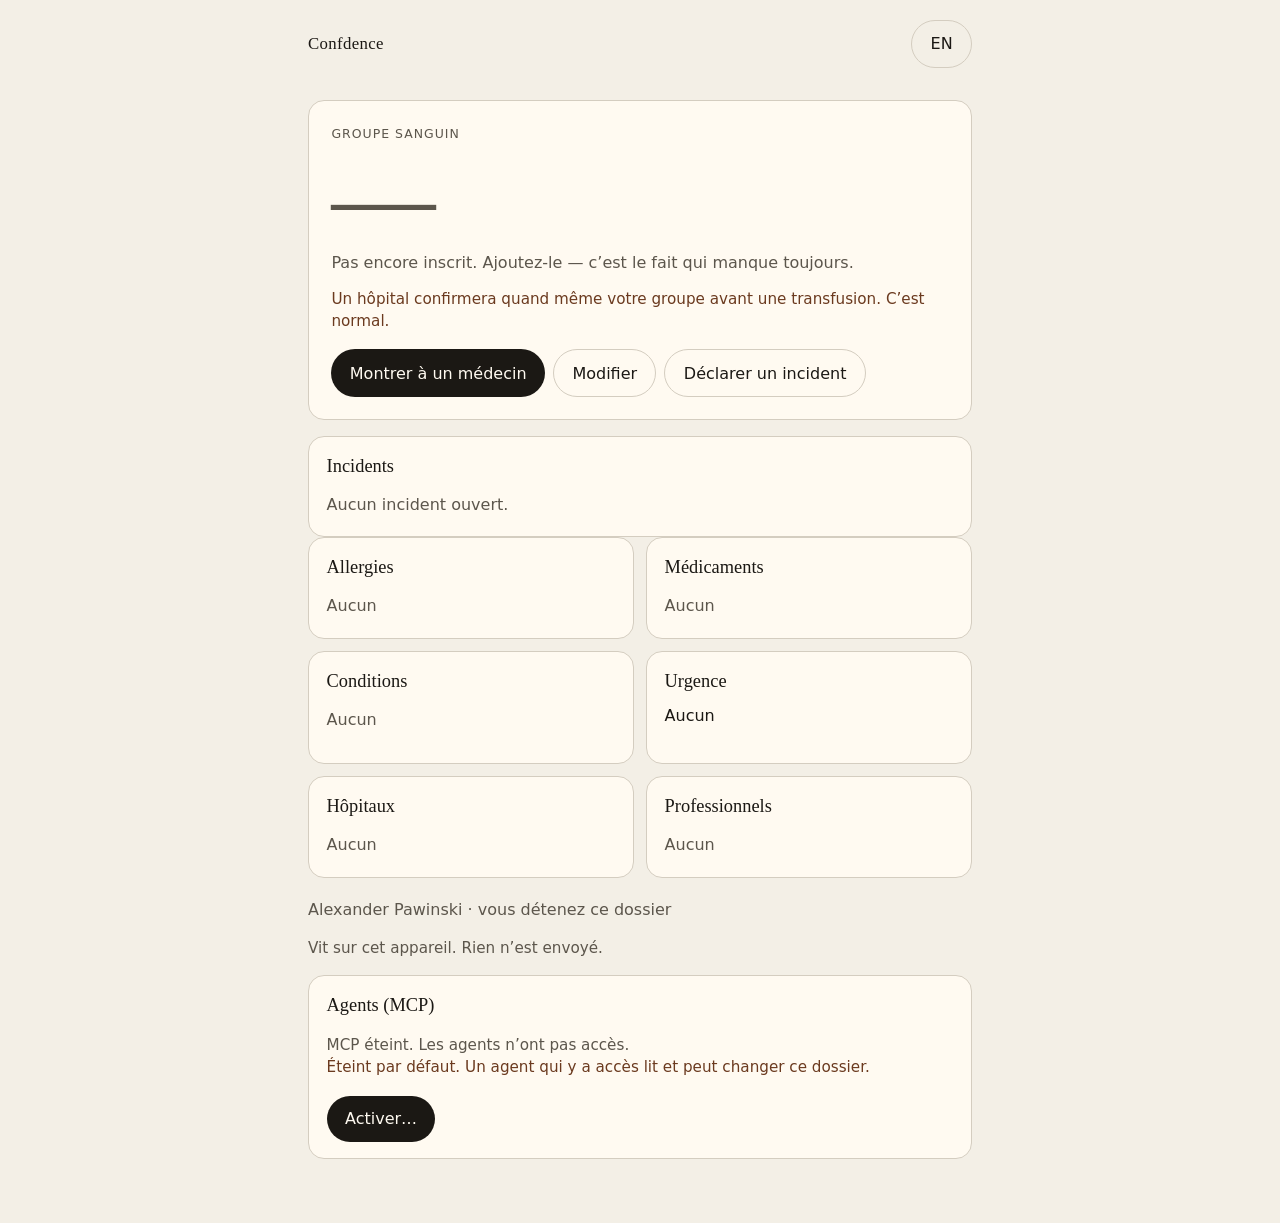
==== commit 528850ef: "Add opt-in MCP for agents, off until every risk is checked. Tools refuse without on-disk consent. Th" ====
--- a/confdence.html
+++ b/confdence.html
@@ -324,6 +324,22 @@
 
 .inc-compose { margin-top: 1rem; }
 
+.mcp-panel { margin-top: 1rem; }
+
+.check {
+  display: flex;
+  gap: 0.6rem;
+  align-items: flex-start;
+  margin: 0.65rem 0;
+}
+
+.check input {
+  width: auto;
+  margin-top: 0.25rem;
+}
+
+.check span { color: var(--ink); }
+
 .hold {
   min-height: 100vh;
   padding: 1.25rem 1.25rem 6rem;
@@ -429,6 +445,17 @@
 
       <p class="holder"><span id="holder-name"></span> · <span data-i18n="youHold">vous détenez ce dossier</span></p>
       <p class="fine" data-i18n="deviceNote">Vit sur cet appareil. Rien n’est envoyé.</p>
+
+      <section class="panel mcp-panel" aria-labelledby="mcp-label">
+        <h2 id="mcp-label" data-i18n="mcpTitle">Agents (MCP)</h2>
+        <p class="fine" id="mcp-state"></p>
+        <p class="warn" data-i18n="mcpRiskLine">Éteint par défaut. Un agent qui y a accès lit et peut changer ce dossier.</p>
+        <div class="hero-actions">
+          <button type="button" class="primary" id="mcp-toggle" data-i18n="mcpEnable">Activer…</button>
+          <button type="button" class="ghost hidden" id="mcp-pack" data-i18n="mcpDownload">Télécharger le paquet agent</button>
+        </div>
+        <pre class="url hidden" id="mcp-snippet"></pre>
+      </section>
     </main>
   </div>
 
@@ -500,6 +527,22 @@
       <button type="button" class="text-btn" id="inc-back" data-i18n="done">Fermer</button>
     </div>
   </section>
+
+  <dialog id="mcp-dialog" class="dialog">
+    <form id="mcp-form" method="dialog">
+      <h2 data-i18n="mcpConsentTitle">Activer l’accès agent</h2>
+      <p class="warn" data-i18n="mcpConsentLead">Ceci n’est pas anodin. Cochez chaque risque. Rien ne s’allume tant que ce n’est pas fait.</p>
+      <label class="check"><input type="checkbox" name="agents_read"> <span data-i18n="mcpAckRead">Les agents pourront lire mon groupe sanguin, mes allergies, mes médicaments, mes hôpitaux et mes incidents.</span></label>
+      <label class="check"><input type="checkbox" name="agents_write"> <span data-i18n="mcpAckWrite">Les agents pourront modifier ce dossier et déclarer des incidents.</span></label>
+      <label class="check"><input type="checkbox" name="law5"> <span data-i18n="mcpAckLaw">Ce sont des renseignements de santé au Québec (Loi 5, Loi 25). Je reste responsable de qui y touche.</span></label>
+      <label class="check"><input type="checkbox" name="leaves_device"> <span data-i18n="mcpAckLeave">Une conversation avec un agent peut envoyer ces faits hors de cet appareil, chez le fournisseur du modèle.</span></label>
+      <label class="check"><input type="checkbox" name="can_revoke"> <span data-i18n="mcpAckRevoke">Je peux éteindre l’accès. Une session déjà ouverte peut encore avoir le contexte.</span></label>
+      <div class="dialog-actions">
+        <button type="button" class="ghost" id="mcp-cancel" data-i18n="cancel">Annuler</button>
+        <button type="submit" class="primary" id="mcp-confirm" disabled data-i18n="mcpAccept">J’accepte et j’active</button>
+      </div>
+    </form>
+  </dialog>
 
   <dialog id="declare-dialog" class="dialog">
     <form id="declare-form" method="dialog">
@@ -685,6 +728,24 @@
     notifyOpened: "Messages ouvert — envoyez pour prévenir.",
     notifyCopied: "Texte copié. Collez-le dans un message.",
     notifyBody: "Confdence {sev} — {title}. {name}. Commandant : {commander}.",
+    mcpTitle: "Agents (MCP)",
+    mcpEnable: "Activer…",
+    mcpDisable: "Éteindre",
+    mcpDownload: "Télécharger le paquet agent",
+    mcpConsentTitle: "Activer l’accès agent",
+    mcpConsentLead: "Ceci n’est pas anodin. Cochez chaque risque. Rien ne s’allume tant que ce n’est pas fait.",
+    mcpAckRead: "Les agents pourront lire mon groupe sanguin, mes allergies, mes médicaments, mes hôpitaux et mes incidents.",
+    mcpAckWrite: "Les agents pourront modifier ce dossier et déclarer des incidents.",
+    mcpAckLaw: "Ce sont des renseignements de santé au Québec (Loi 5, Loi 25). Je reste responsable de qui y touche.",
+    mcpAckLeave: "Une conversation avec un agent peut envoyer ces faits hors de cet appareil, chez le fournisseur du modèle.",
+    mcpAckRevoke: "Je peux éteindre l’accès. Une session déjà ouverte peut encore avoir le contexte.",
+    mcpAccept: "J’accepte et j’active",
+    mcpRiskLine: "Éteint par défaut. Un agent qui y a accès lit et peut changer ce dossier.",
+    mcpOff: "MCP éteint. Les agents n’ont pas accès.",
+    mcpOn: "MCP allumé. Les agents peuvent lire et écrire le paquet installé.",
+    mcpPackSaved: "Paquet agent enregistré. Installez-le avant d’ouvrir un agent.",
+    mcpNeedChecks: "Cochez chaque risque.",
+    mcpInstallHelp: "Ensuite, sur ce Mac : python3 mcp_consent.py install <paquet.json>",
   },
   en: {
     mark: "Confdence",
@@ -775,6 +836,24 @@
     notifyOpened: "Messages opened — send it to notify.",
     notifyCopied: "Text copied. Paste it into a message.",
     notifyBody: "Confdence {sev} — {title}. {name}. Commander: {commander}.",
+    mcpTitle: "Agents (MCP)",
+    mcpEnable: "Turn on…",
+    mcpDisable: "Turn off",
+    mcpDownload: "Download agent pack",
+    mcpConsentTitle: "Turn on agent access",
+    mcpConsentLead: "This is not casual. Check every risk. Nothing turns on until you do.",
+    mcpAckRead: "Agents will be able to read my blood type, allergies, medications, hospitals, and incidents.",
+    mcpAckWrite: "Agents will be able to change this record and declare incidents.",
+    mcpAckLaw: "This is Quebec health information (Law 5, Law 25). I stay responsible for who touches it.",
+    mcpAckLeave: "A chat with an agent may send these facts off this device, to the model provider.",
+    mcpAckRevoke: "I can turn this off. A session already open may still have the context.",
+    mcpAccept: "I accept and turn it on",
+    mcpRiskLine: "Off by default. An agent with access can read and change this record.",
+    mcpOff: "MCP off. Agents have no access.",
+    mcpOn: "MCP on. Agents can read and write the installed pack.",
+    mcpPackSaved: "Agent pack saved. Install it before opening an agent.",
+    mcpNeedChecks: "Check every risk.",
+    mcpInstallHelp: "Then on this Mac: python3 mcp_consent.py install <pack.json>",
   },
 };
 
@@ -1021,6 +1100,76 @@
     markNotified,
     openIncidents,
   };
+})();
+
+window.ConfdenceMcp = (() => {
+  const KEY = "confdence.mcp.v1";
+  const VERSION = "2026-08-18";
+  const REQUIRED = [
+    "agents_read",
+    "agents_write",
+    "law5",
+    "leaves_device",
+    "can_revoke",
+  ];
+
+  function empty() {
+    return {
+      version: VERSION,
+      enabled: false,
+      acknowledged: [],
+      consented_at: null,
+    };
+  }
+
+  function load() {
+    try {
+      const raw = localStorage.getItem(KEY);
+      const row = raw ? Object.assign(empty(), JSON.parse(raw)) : empty();
+      if (row.version !== VERSION) return empty();
+      return row;
+    } catch (err) {
+      return empty();
+    }
+  }
+
+  function isEnabled() {
+    const row = load();
+    if (!row.enabled) return false;
+    return REQUIRED.every((ack) => row.acknowledged.indexOf(ack) !== -1);
+  }
+
+  function enable(acknowledged) {
+    const acks = REQUIRED.filter((ack) => acknowledged.indexOf(ack) !== -1);
+    if (acks.length !== REQUIRED.length) {
+      throw new Error("incomplete consent");
+    }
+    const row = {
+      version: VERSION,
+      enabled: true,
+      acknowledged: REQUIRED.slice(),
+      consented_at: new Date().toISOString(),
+    };
+    localStorage.setItem(KEY, JSON.stringify(row));
+    return row;
+  }
+
+  function disable() {
+    const row = empty();
+    row.disabled_at = new Date().toISOString();
+    localStorage.setItem(KEY, JSON.stringify(row));
+    return row;
+  }
+
+  function pack(record, incidents, consent) {
+    return {
+      consent: consent || load(),
+      record: record || {},
+      incidents: incidents || [],
+    };
+  }
+
+  return { KEY, VERSION, REQUIRED, load, isEnabled, enable, disable, pack };
 })();
 
 window.ConfdenceCard = (() => {
@@ -1188,6 +1337,7 @@
   const store = window.ConfdenceStore;
   const card = window.ConfdenceCard;
   const incidents = window.ConfdenceIncidents;
+  const mcpGate = window.ConfdenceMcp;
   const state = {
     lang: localStorage.getItem("health.lang") || "fr",
     record: store.load(),
@@ -1215,6 +1365,7 @@
     $("lang-toggle").textContent = state.lang === "fr" ? "EN" : "FR";
     renderIncidentList();
     if (state.incidentId) renderIncident();
+    renderMcp();
   }
 
   function toast(msg) {
@@ -1515,6 +1666,7 @@
     renderRecord();
     $("edit-dialog").close();
     toast(t("saved"));
+    syncMcpSnapshot();
   }
 
   function openHold() {
@@ -1621,6 +1773,11 @@
       if (!$("hold-card").classList.contains("hidden")) renderHold();
       if (state.incidentId) renderIncident();
     });
+    $("mcp-toggle").addEventListener("click", toggleMcp);
+    $("mcp-cancel").addEventListener("click", () => $("mcp-dialog").close());
+    $("mcp-form").addEventListener("submit", acceptMcp);
+    $("mcp-form").addEventListener("change", refreshMcpConfirm);
+    $("mcp-pack").addEventListener("click", downloadPack);
     $("declare-btn").addEventListener("click", openDeclare);
     $("declare-cancel").addEventListener("click", () => $("declare-dialog").close());
     $("declare-form").addEventListener("submit", declareIncident);
@@ -1655,6 +1812,125 @@
     });
   }
 
+  function csrfToken() {
+    const match = document.cookie.match(/(?:^|; )health_csrf=([^;]+)/);
+    return match ? decodeURIComponent(match[1]) : "";
+  }
+
+  function mcpSnippet() {
+    return [
+      "[mcp_servers.confdence]",
+      'command = "/Users/apawinski/dev/health/.venv/bin/python"',
+      'args = ["/Users/apawinski/dev/health/mcp_server.py"]',
+      "",
+      t("mcpInstallHelp"),
+    ].join("\n");
+  }
+
+  function renderMcp() {
+    const on = mcpGate.isEnabled();
+    $("mcp-state").textContent = on ? t("mcpOn") : t("mcpOff");
+    $("mcp-toggle").textContent = on ? t("mcpDisable") : t("mcpEnable");
+    $("mcp-toggle").classList.toggle("primary", !on);
+    $("mcp-toggle").classList.toggle("ghost", on);
+    $("mcp-pack").classList.toggle("hidden", !on);
+    $("mcp-snippet").classList.toggle("hidden", !on);
+    $("mcp-snippet").textContent = on ? mcpSnippet() : "";
+  }
+
+  function mcpAcksFromForm() {
+    const form = $("mcp-form");
+    return mcpGate.REQUIRED.filter((name) => form[name] && form[name].checked);
+  }
+
+  function refreshMcpConfirm() {
+    $("mcp-confirm").disabled = mcpAcksFromForm().length !== mcpGate.REQUIRED.length;
+  }
+
+  function downloadPack() {
+    const payload = mcpGate.pack(state.record, incidents.loadAll(), mcpGate.load());
+    const blob = new Blob([JSON.stringify(payload, null, 2)], { type: "application/json" });
+    const url = URL.createObjectURL(blob);
+    const a = document.createElement("a");
+    a.href = url;
+    a.download = "confdence-agent-pack.json";
+    a.click();
+    URL.revokeObjectURL(url);
+    toast(t("mcpPackSaved"));
+  }
+
+  async function syncMcpSnapshot() {
+    if (!mcpGate.isEnabled()) return;
+    const token = csrfToken();
+    if (!token || location.protocol === "file:") return;
+    try {
+      await fetch("/api/mcp/snapshot", {
+        method: "PUT",
+        headers: {
+          "Content-Type": "application/json",
+          "X-CSRF-Token": token,
+        },
+        body: JSON.stringify({
+          record: state.record,
+          incidents: incidents.loadAll(),
+        }),
+      });
+    } catch (err) {
+      /* Pages / file — pack download is the path */
+    }
+  }
+
+  async function persistConsent(enabled, acknowledged) {
+    const token = csrfToken();
+    if (!token || location.protocol === "file:") return;
+    try {
+      await fetch("/api/mcp/consent", {
+        method: "POST",
+        headers: {
+          "Content-Type": "application/json",
+          "X-CSRF-Token": token,
+        },
+        body: JSON.stringify({ enabled: enabled, acknowledged: acknowledged || [] }),
+      });
+    } catch (err) {
+      /* local API optional */
+    }
+  }
+
+  function openMcpConsent() {
+    const form = $("mcp-form");
+    mcpGate.REQUIRED.forEach((name) => {
+      if (form[name]) form[name].checked = false;
+    });
+    refreshMcpConfirm();
+    $("mcp-dialog").showModal();
+  }
+
+  function acceptMcp(event) {
+    event.preventDefault();
+    const acks = mcpAcksFromForm();
+    if (acks.length !== mcpGate.REQUIRED.length) {
+      toast(t("mcpNeedChecks"));
+      return;
+    }
+    mcpGate.enable(acks);
+    $("mcp-dialog").close();
+    renderMcp();
+    persistConsent(true, acks);
+    syncMcpSnapshot();
+    downloadPack();
+  }
+
+  function toggleMcp() {
+    if (mcpGate.isEnabled()) {
+      mcpGate.disable();
+      persistConsent(false, []);
+      renderMcp();
+      return;
+    }
+    openMcpConsent();
+  }
+
   function registerShell() {
     if (!("serviceWorker" in navigator)) return;
     const host = location.hostname;
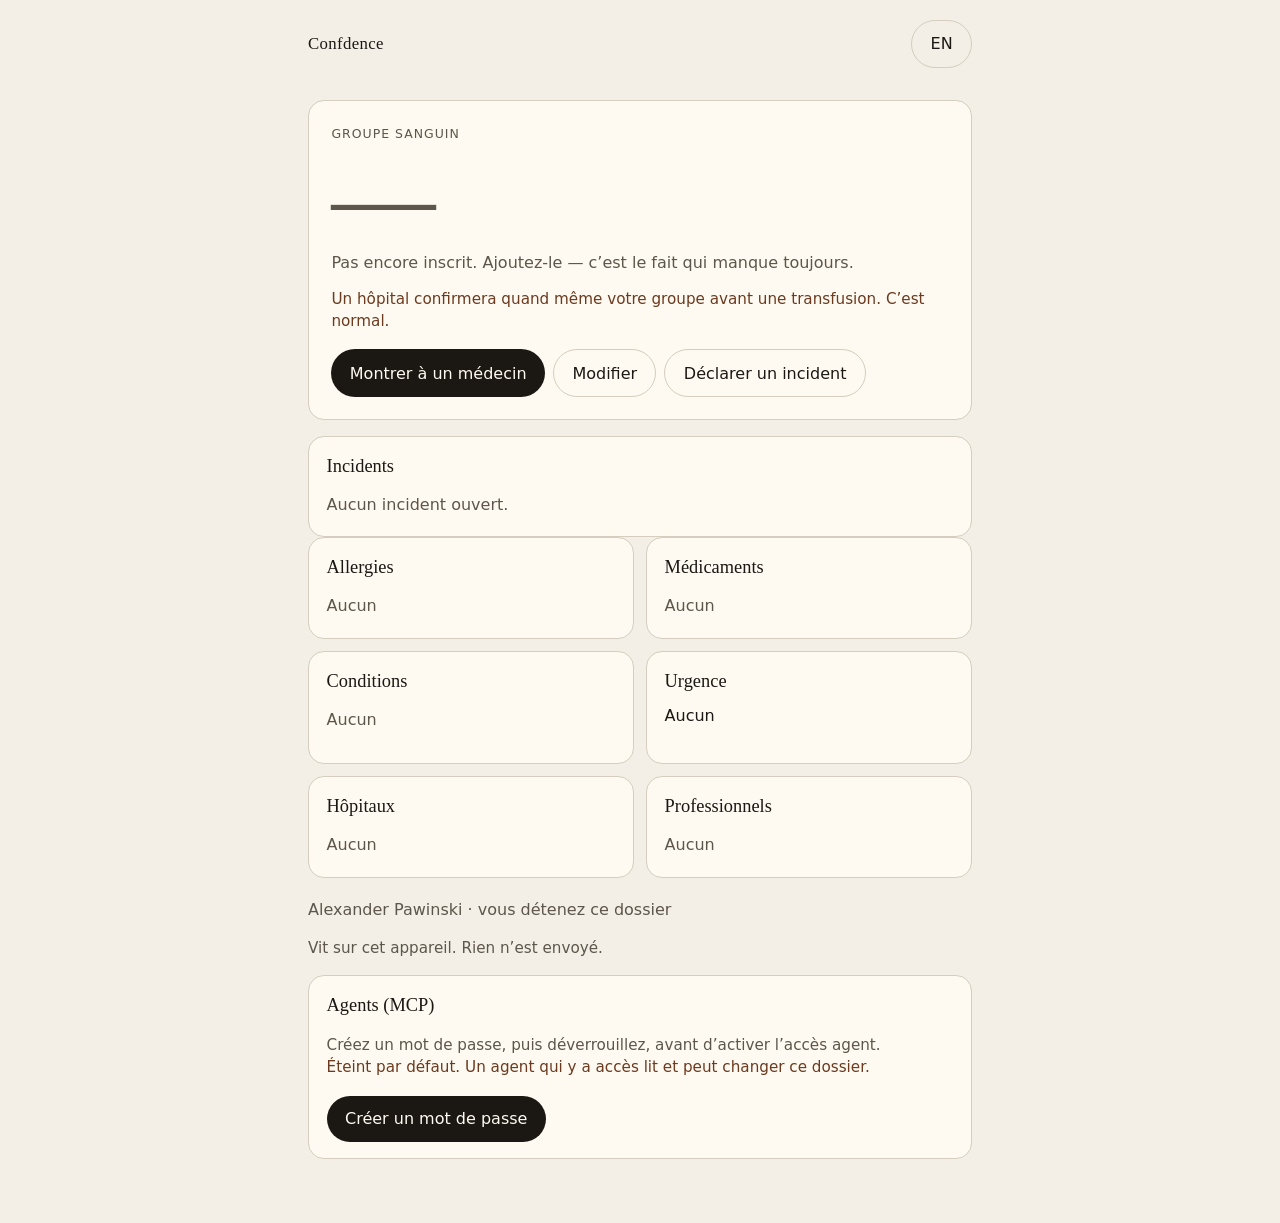
==== commit 8d5391a6: "Require password unlock before MCP can start. Agents get no handshake until the holder sets a passwo" ====
--- a/confdence.html
+++ b/confdence.html
@@ -451,7 +451,10 @@
         <p class="fine" id="mcp-state"></p>
         <p class="warn" data-i18n="mcpRiskLine">Éteint par défaut. Un agent qui y a accès lit et peut changer ce dossier.</p>
         <div class="hero-actions">
-          <button type="button" class="primary" id="mcp-toggle" data-i18n="mcpEnable">Activer…</button>
+          <button type="button" class="primary" id="auth-set" data-i18n="authSet">Créer un mot de passe</button>
+          <button type="button" class="ghost hidden" id="auth-unlock" data-i18n="authUnlock">Déverrouiller</button>
+          <button type="button" class="ghost hidden" id="auth-lock" data-i18n="authLock">Verrouiller</button>
+          <button type="button" class="primary hidden" id="mcp-toggle" data-i18n="mcpEnable">Activer…</button>
           <button type="button" class="ghost hidden" id="mcp-pack" data-i18n="mcpDownload">Télécharger le paquet agent</button>
         </div>
         <pre class="url hidden" id="mcp-snippet"></pre>
@@ -527,6 +530,37 @@
       <button type="button" class="text-btn" id="inc-back" data-i18n="done">Fermer</button>
     </div>
   </section>
+
+  <dialog id="auth-set-dialog" class="dialog">
+    <form id="auth-set-form" method="dialog">
+      <h2 data-i18n="authSetTitle">Créer un mot de passe</h2>
+      <p class="warn" data-i18n="authSetHelp">Les agents ne se connectent pas tant que ce mot de passe n’est pas créé, puis déverrouillé. Dix caractères minimum.</p>
+      <label><span data-i18n="authPassword">Mot de passe</span>
+        <input name="password" type="password" minlength="10" autocomplete="new-password" required>
+      </label>
+      <label><span data-i18n="authPasswordAgain">Encore une fois</span>
+        <input name="confirm" type="password" minlength="10" autocomplete="new-password" required>
+      </label>
+      <div class="dialog-actions">
+        <button type="button" class="ghost" id="auth-set-cancel" data-i18n="cancel">Annuler</button>
+        <button type="submit" class="primary" data-i18n="authSetSave">Enregistrer</button>
+      </div>
+    </form>
+  </dialog>
+
+  <dialog id="auth-unlock-dialog" class="dialog">
+    <form id="auth-unlock-form" method="dialog">
+      <h2 data-i18n="authUnlockTitle">Déverrouiller</h2>
+      <p class="fine" data-i18n="authUnlockHelp">Ensuite seulement, un agent peut se connecter.</p>
+      <label><span data-i18n="authPassword">Mot de passe</span>
+        <input name="password" type="password" autocomplete="current-password" required>
+      </label>
+      <div class="dialog-actions">
+        <button type="button" class="ghost" id="auth-unlock-cancel" data-i18n="cancel">Annuler</button>
+        <button type="submit" class="primary" data-i18n="authUnlock">Déverrouiller</button>
+      </div>
+    </form>
+  </dialog>
 
   <dialog id="mcp-dialog" class="dialog">
     <form id="mcp-form" method="dialog">
@@ -745,7 +779,24 @@
     mcpOn: "MCP allumé. Les agents peuvent lire et écrire le paquet installé.",
     mcpPackSaved: "Paquet agent enregistré. Installez-le avant d’ouvrir un agent.",
     mcpNeedChecks: "Cochez chaque risque.",
-    mcpInstallHelp: "Ensuite, sur ce Mac : python3 mcp_consent.py install <paquet.json>",
+    mcpInstallHelp: "Ensuite, sur ce Mac : python3 mcp_consent.py install <paquet.json> puis python3 mcp_auth.py unlock",
+    authSet: "Créer un mot de passe",
+    authSetTitle: "Créer un mot de passe",
+    authSetHelp: "Les agents ne se connectent pas tant que ce mot de passe n’est pas créé, puis déverrouillé. Dix caractères minimum.",
+    authSetSave: "Enregistrer",
+    authUnlock: "Déverrouiller",
+    authUnlockTitle: "Déverrouiller",
+    authUnlockHelp: "Ensuite seulement, un agent peut se connecter.",
+    authLock: "Verrouiller",
+    authPassword: "Mot de passe",
+    authPasswordAgain: "Encore une fois",
+    authNeedMatch: "Les deux mots de passe doivent être identiques.",
+    authTooShort: "Dix caractères minimum.",
+    authBad: "Mot de passe refusé.",
+    authReady: "Mot de passe créé. Déverrouillé pour cette session.",
+    authUnlocked: "Déverrouillé.",
+    authLocked: "Verrouillé. Les agents ne peuvent plus se connecter.",
+    mcpNeedAuth: "Créez un mot de passe, puis déverrouillez, avant d’activer l’accès agent.",
   },
   en: {
     mark: "Confdence",
@@ -853,7 +904,24 @@
     mcpOn: "MCP on. Agents can read and write the installed pack.",
     mcpPackSaved: "Agent pack saved. Install it before opening an agent.",
     mcpNeedChecks: "Check every risk.",
-    mcpInstallHelp: "Then on this Mac: python3 mcp_consent.py install <pack.json>",
+    mcpInstallHelp: "Then on this Mac: python3 mcp_consent.py install <pack.json> then python3 mcp_auth.py unlock",
+    authSet: "Create a password",
+    authSetTitle: "Create a password",
+    authSetHelp: "Agents cannot connect until this password exists and you unlock. Ten characters minimum.",
+    authSetSave: "Save",
+    authUnlock: "Unlock",
+    authUnlockTitle: "Unlock",
+    authUnlockHelp: "Only then can an agent connect.",
+    authLock: "Lock",
+    authPassword: "Password",
+    authPasswordAgain: "Again",
+    authNeedMatch: "Both passwords must match.",
+    authTooShort: "Ten characters minimum.",
+    authBad: "Password refused.",
+    authReady: "Password saved. Unlocked for this session.",
+    authUnlocked: "Unlocked.",
+    authLocked: "Locked. Agents cannot connect.",
+    mcpNeedAuth: "Set a password and unlock before turning agent access on.",
   },
 };
 
@@ -1102,6 +1170,108 @@
   };
 })();
 
+window.ConfdenceAuth = (() => {
+  const VERIFIER_KEY = "confdence.auth.v1";
+  const SESSION_KEY = "confdence.auth.session";
+  const ITERS = 210000;
+  const MIN = 10;
+
+  function empty() {
+    return { algo: "pbkdf2-sha256", iters: ITERS, salt: "", hash: "" };
+  }
+
+  function loadVerifier() {
+    try {
+      const raw = localStorage.getItem(VERIFIER_KEY);
+      return raw ? Object.assign(empty(), JSON.parse(raw)) : empty();
+    } catch (err) {
+      return empty();
+    }
+  }
+
+  function hasPassword() {
+    const row = loadVerifier();
+    return Boolean(row.salt && row.hash);
+  }
+
+  function isUnlocked() {
+    return sessionStorage.getItem(SESSION_KEY) === "1" && hasPassword();
+  }
+
+  function lock() {
+    sessionStorage.removeItem(SESSION_KEY);
+  }
+
+  async function derive(password, saltBytes) {
+    const enc = new TextEncoder();
+    const key = await crypto.subtle.importKey(
+      "raw",
+      enc.encode(password),
+      "PBKDF2",
+      false,
+      ["deriveBits"]
+    );
+    const bits = await crypto.subtle.deriveBits(
+      { name: "PBKDF2", hash: "SHA-256", salt: saltBytes, iterations: ITERS },
+      key,
+      256
+    );
+    return new Uint8Array(bits);
+  }
+
+  function toHex(bytes) {
+    return Array.from(bytes)
+      .map((b) => b.toString(16).padStart(2, "0"))
+      .join("");
+  }
+
+  function fromHex(hex) {
+    const out = new Uint8Array(hex.length / 2);
+    for (let i = 0; i < out.length; i += 1) {
+      out[i] = parseInt(hex.slice(i * 2, i * 2 + 2), 16);
+    }
+    return out;
+  }
+
+  async function setPassword(password) {
+    const pw = String(password || "");
+    if (pw.length < MIN) throw new Error("short");
+    const salt = crypto.getRandomValues(new Uint8Array(16));
+    const hash = await derive(pw, salt);
+    const row = {
+      algo: "pbkdf2-sha256",
+      iters: ITERS,
+      salt: toHex(salt),
+      hash: toHex(hash),
+    };
+    localStorage.setItem(VERIFIER_KEY, JSON.stringify(row));
+    sessionStorage.setItem(SESSION_KEY, "1");
+    return row;
+  }
+
+  async function unlock(password) {
+    if (!hasPassword()) throw new Error("no_password");
+    const row = loadVerifier();
+    const got = await derive(String(password || ""), fromHex(row.salt));
+    const expected = fromHex(row.hash);
+    if (got.length !== expected.length) throw new Error("bad");
+    let ok = 0;
+    for (let i = 0; i < got.length; i += 1) ok |= got[i] ^ expected[i];
+    if (ok !== 0) throw new Error("bad");
+    sessionStorage.setItem(SESSION_KEY, "1");
+  }
+
+  return {
+    MIN,
+    hasPassword,
+    isUnlocked,
+    lock,
+    setPassword,
+    unlock,
+    verifier: loadVerifier,
+  };
+})();
+
 window.ConfdenceMcp = (() => {
   const KEY = "confdence.mcp.v1";
   const VERSION = "2026-08-18";
@@ -1161,9 +1331,10 @@
     return row;
   }
 
-  function pack(record, incidents, consent) {
+  function pack(record, incidents, consent, auth) {
     return {
       consent: consent || load(),
+      auth: auth || null,
       record: record || {},
       incidents: incidents || [],
     };
@@ -1338,6 +1509,7 @@
   const card = window.ConfdenceCard;
   const incidents = window.ConfdenceIncidents;
   const mcpGate = window.ConfdenceMcp;
+  const auth = window.ConfdenceAuth;
   const state = {
     lang: localStorage.getItem("health.lang") || "fr",
     record: store.load(),
@@ -1773,6 +1945,13 @@
       if (!$("hold-card").classList.contains("hidden")) renderHold();
       if (state.incidentId) renderIncident();
     });
+    $("auth-set").addEventListener("click", () => $("auth-set-dialog").showModal());
+    $("auth-set-cancel").addEventListener("click", () => $("auth-set-dialog").close());
+    $("auth-set-form").addEventListener("submit", submitSetPassword);
+    $("auth-unlock").addEventListener("click", () => $("auth-unlock-dialog").showModal());
+    $("auth-unlock-cancel").addEventListener("click", () => $("auth-unlock-dialog").close());
+    $("auth-unlock-form").addEventListener("submit", submitUnlock);
+    $("auth-lock").addEventListener("click", submitLock);
     $("mcp-toggle").addEventListener("click", toggleMcp);
     $("mcp-cancel").addEventListener("click", () => $("mcp-dialog").close());
     $("mcp-form").addEventListener("submit", acceptMcp);
@@ -1829,13 +2008,23 @@
 
   function renderMcp() {
     const on = mcpGate.isEnabled();
-    $("mcp-state").textContent = on ? t("mcpOn") : t("mcpOff");
+    const hasPw = auth.hasPassword();
+    const unlocked = auth.isUnlocked();
+    let stateText = t("mcpOff");
+    if (!hasPw) stateText = t("mcpNeedAuth");
+    else if (!unlocked) stateText = t("authLocked");
+    else if (on) stateText = t("mcpOn");
+    $("mcp-state").textContent = stateText;
+    $("auth-set").classList.toggle("hidden", hasPw);
+    $("auth-unlock").classList.toggle("hidden", !hasPw || unlocked);
+    $("auth-lock").classList.toggle("hidden", !unlocked);
+    $("mcp-toggle").classList.toggle("hidden", !unlocked);
     $("mcp-toggle").textContent = on ? t("mcpDisable") : t("mcpEnable");
     $("mcp-toggle").classList.toggle("primary", !on);
     $("mcp-toggle").classList.toggle("ghost", on);
-    $("mcp-pack").classList.toggle("hidden", !on);
-    $("mcp-snippet").classList.toggle("hidden", !on);
-    $("mcp-snippet").textContent = on ? mcpSnippet() : "";
+    $("mcp-pack").classList.toggle("hidden", !on || !unlocked);
+    $("mcp-snippet").classList.toggle("hidden", !on || !unlocked);
+    $("mcp-snippet").textContent = on && unlocked ? mcpSnippet() : "";
   }
 
   function mcpAcksFromForm() {
@@ -1848,7 +2037,12 @@
   }
 
   function downloadPack() {
-    const payload = mcpGate.pack(state.record, incidents.loadAll(), mcpGate.load());
+    const payload = mcpGate.pack(
+      state.record,
+      incidents.loadAll(),
+      mcpGate.load(),
+      auth.hasPassword() ? auth.verifier() : null
+    );
     const blob = new Blob([JSON.stringify(payload, null, 2)], { type: "application/json" });
     const url = URL.createObjectURL(blob);
     const a = document.createElement("a");
@@ -1921,7 +2115,86 @@
     downloadPack();
   }
 
+  async function submitSetPassword(event) {
+    event.preventDefault();
+    const form = $("auth-set-form");
+    const pw = form.password.value;
+    const again = form.confirm.value;
+    if (pw !== again) {
+      toast(t("authNeedMatch"));
+      return;
+    }
+    if (pw.length < auth.MIN) {
+      toast(t("authTooShort"));
+      return;
+    }
+    try {
+      await auth.setPassword(pw);
+    } catch (err) {
+      toast(t("authTooShort"));
+      return;
+    }
+    await persistAuth("set", pw);
+    form.reset();
+    $("auth-set-dialog").close();
+    renderMcp();
+    toast(t("authReady"));
+  }
+
+  async function submitUnlock(event) {
+    event.preventDefault();
+    const form = $("auth-unlock-form");
+    const pw = form.password.value;
+    try {
+      await auth.unlock(pw);
+    } catch (err) {
+      toast(t("authBad"));
+      return;
+    }
+    await persistAuth("unlock", pw);
+    form.reset();
+    $("auth-unlock-dialog").close();
+    renderMcp();
+    toast(t("authUnlocked"));
+  }
+
+  async function submitLock() {
+    auth.lock();
+    await persistAuth("lock", "");
+    if (mcpGate.isEnabled()) {
+      /* consent stays; connection is what lock cuts */
+    }
+    renderMcp();
+    toast(t("authLocked"));
+  }
+
+  async function persistAuth(kind, password) {
+    const token = csrfToken();
+    if (!token || location.protocol === "file:") return;
+    const path =
+      kind === "set" ? "/api/auth/set" : kind === "unlock" ? "/api/auth/unlock" : "/api/auth/lock";
+    const body = kind === "lock" ? {} : { password: password };
+    try {
+      await fetch(path, {
+        method: "POST",
+        headers: {
+          "Content-Type": "application/json",
+          "X-CSRF-Token": token,
+        },
+        body: JSON.stringify(body),
+      });
+    } catch (err) {
+      /* Pages / file — Mac unlock is the agent gate */
+    }
+  }
+
   function toggleMcp() {
+    if (!auth.isUnlocked()) {
+      toast(t("mcpNeedAuth"));
+      if (!auth.hasPassword()) $("auth-set-dialog").showModal();
+      else $("auth-unlock-dialog").showModal();
+      return;
+    }
     if (mcpGate.isEnabled()) {
       mcpGate.disable();
       persistConsent(false, []);
